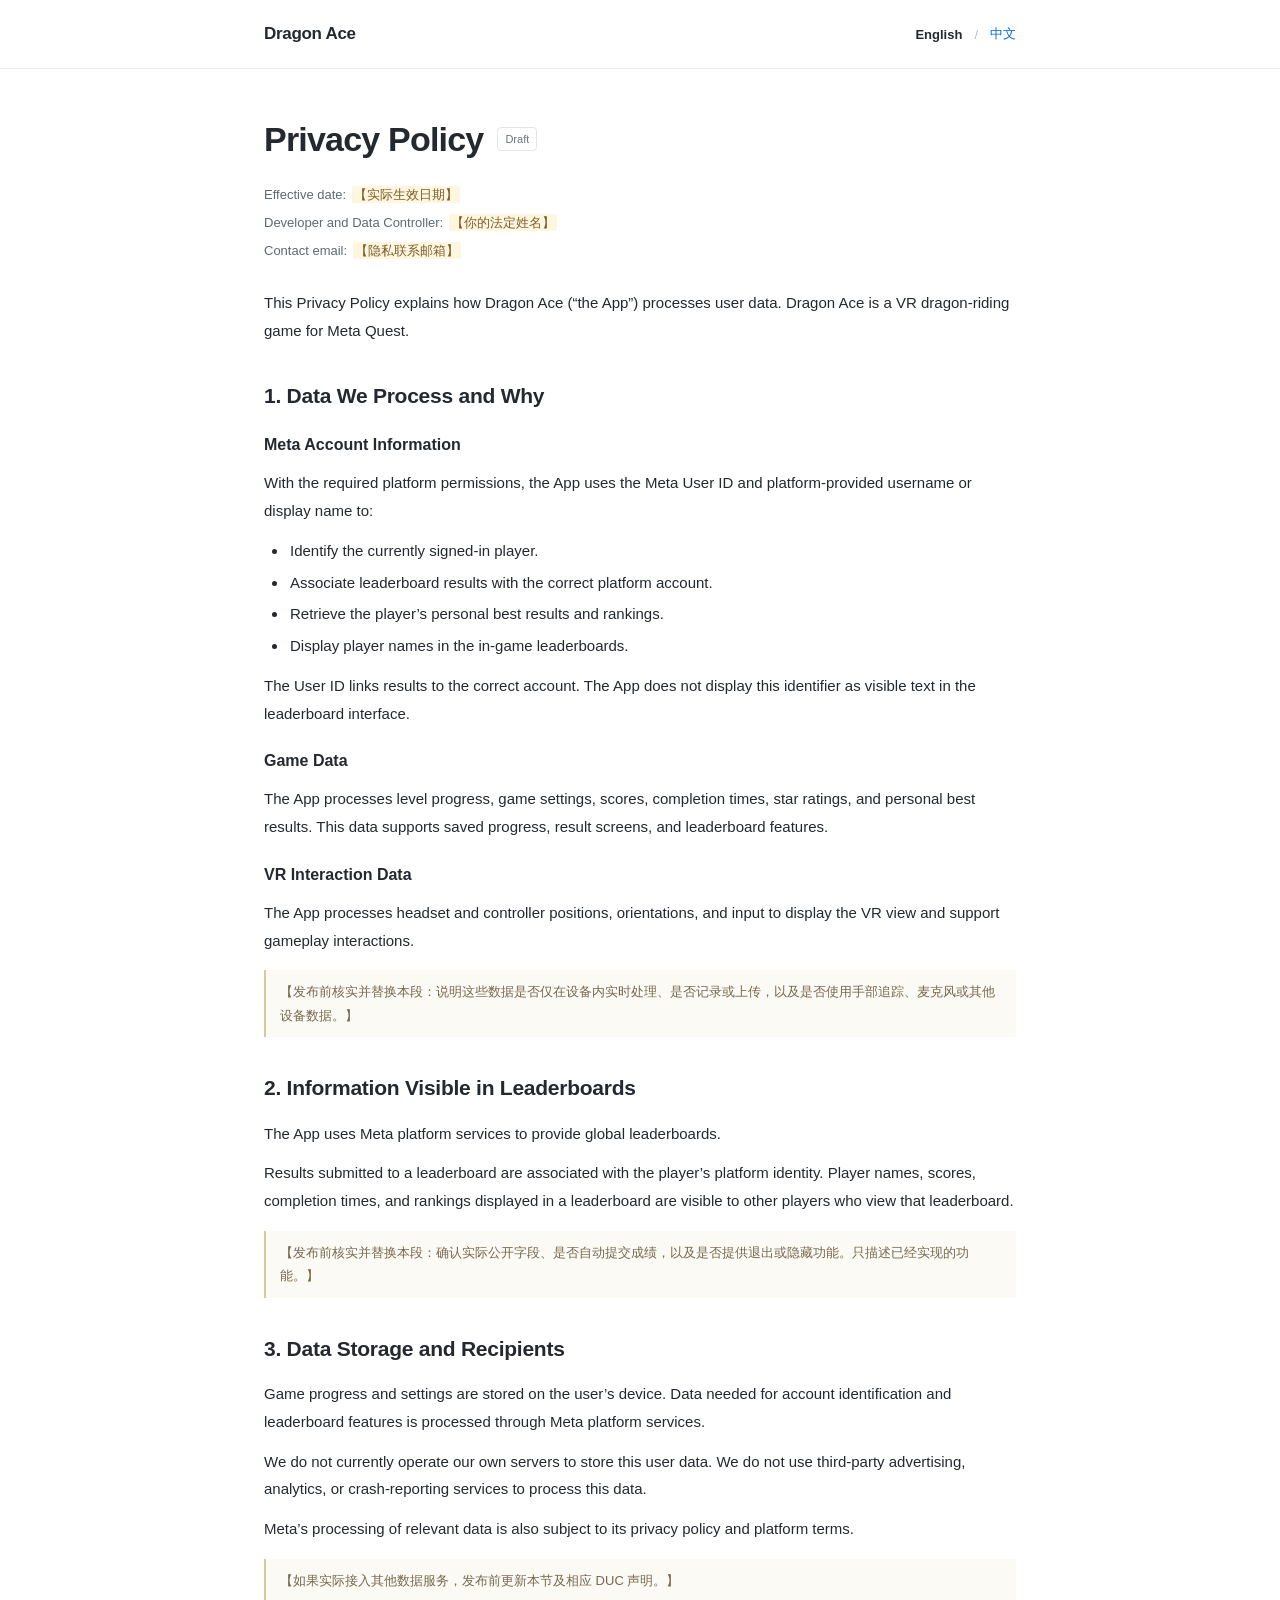
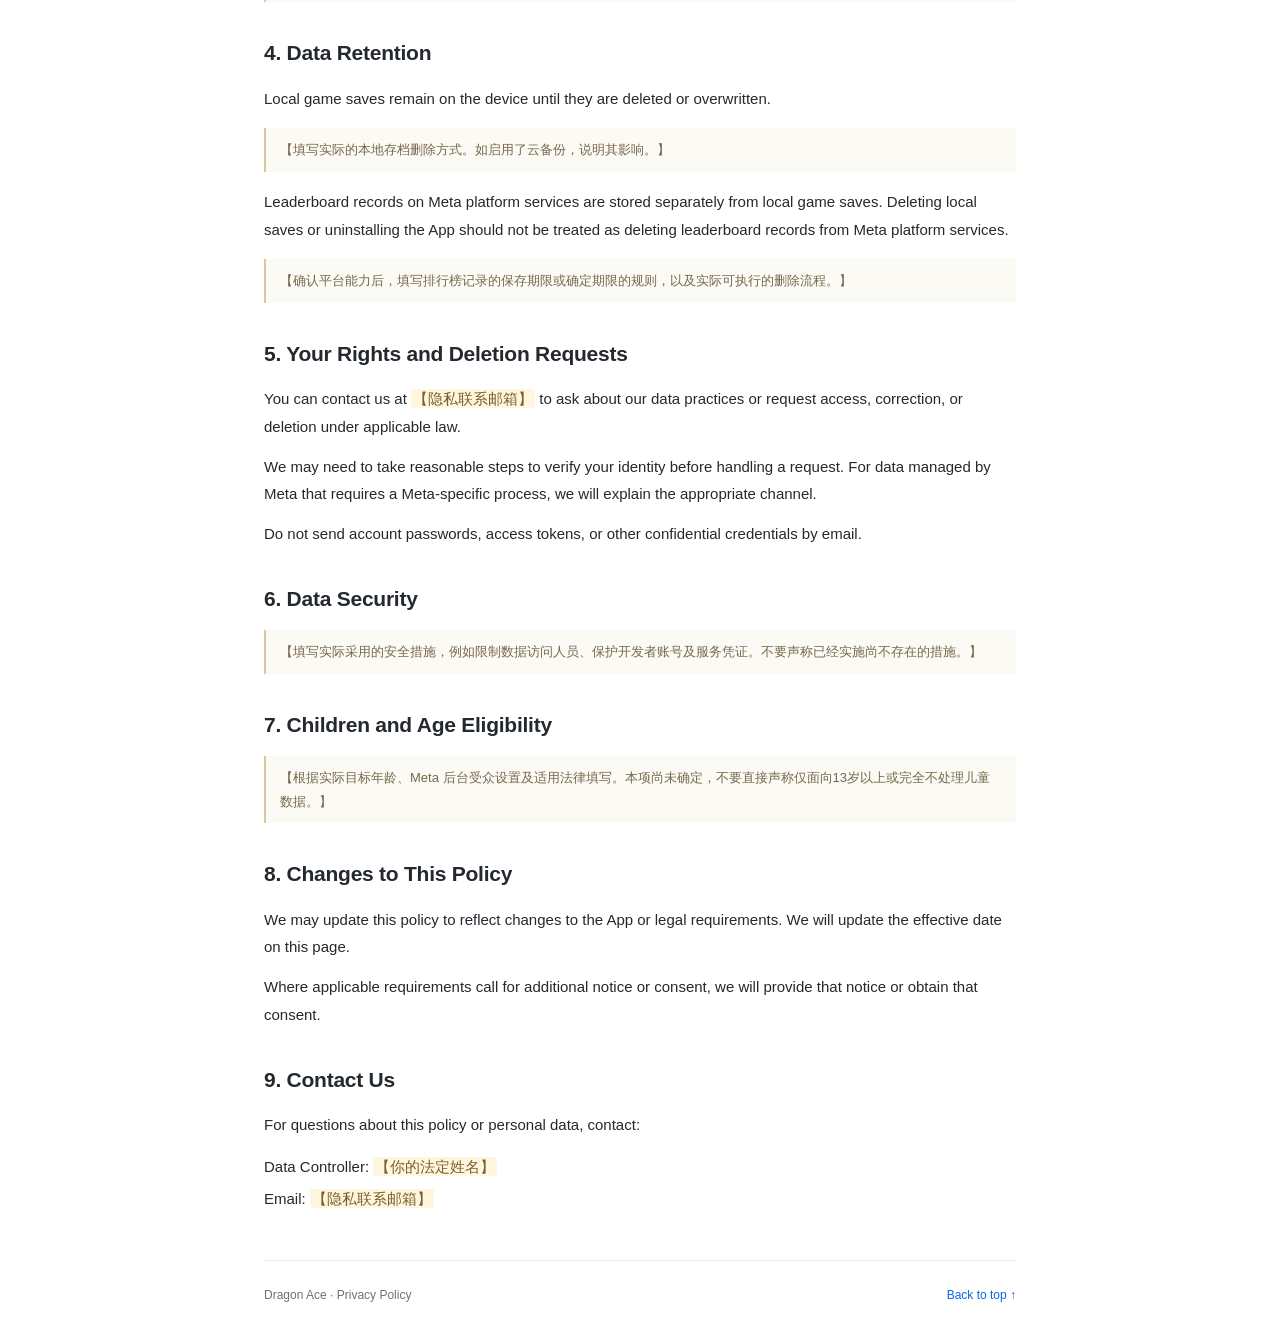
==== index.html @ d022f34e "Add bilingual Dragon Ace privacy policy pages" ====
<!doctype html>
<html lang="en">
<head>
  <meta charset="utf-8">
  <meta name="viewport" content="width=device-width, initial-scale=1">
  <meta name="description" content="Read the Dragon Ace Privacy Policy for information about account data, gameplay, leaderboards, and your privacy rights.">
  <meta name="robots" content="noindex, nofollow">
  <meta name="theme-color" content="#ffffff">
  <title>Privacy Policy · Dragon Ace</title>
  <link rel="icon" href="assets/favicon.svg" type="image/svg+xml">
  <link rel="alternate" hreflang="en" href="index.html">
  <link rel="alternate" hreflang="zh-Hans" href="zh.html">
  <link rel="stylesheet" href="assets/styles.css">
  <script src="assets/site.js" defer></script>
</head>
<body id="top">
  <a class="skip-link" href="#policy">Skip to privacy policy</a>
  <header class="site-header">
    <div class="header-inner">
      <a class="brand" href="index.html">Dragon Ace</a>
      <nav class="language-switch" aria-label="Language">
        <a href="index.html" lang="en" aria-current="page">English</a>
        <span aria-hidden="true">/</span>
        <a href="zh.html" lang="zh-Hans" hreflang="zh-Hans">中文</a>
      </nav>
    </div>
  </header>

  <main class="page-shell" id="policy" tabindex="-1">
    <article aria-labelledby="page-title">
      <header class="policy-header">
        <div class="title-row"><h1 id="page-title">Privacy Policy</h1><span class="draft-badge">Draft</span></div>
        <dl class="policy-meta" aria-label="Policy details">
          <div><dt>Effective date:</dt><dd><span class="placeholder">【实际生效日期】</span></dd></div>
          <div><dt>Developer and Data Controller:</dt><dd><span class="placeholder">【你的法定姓名】</span></dd></div>
          <div><dt>Contact email:</dt><dd><span class="placeholder">【隐私联系邮箱】</span></dd></div>
        </dl>
        <p class="introduction">This Privacy Policy explains how Dragon Ace (“the App”) processes user data. Dragon Ace is a VR dragon-riding game for Meta Quest.</p>
      </header>

      <section class="policy-section" id="data" aria-labelledby="data-title">
          <h2 id="data-title">1. Data We Process and Why</h2>
          <h3>Meta Account Information</h3>
          <p>With the required platform permissions, the App uses the Meta User ID and platform-provided username or display name to:</p>
          <ul><li>Identify the currently signed-in player.</li><li>Associate leaderboard results with the correct platform account.</li><li>Retrieve the player’s personal best results and rankings.</li><li>Display player names in the in-game leaderboards.</li></ul>
          <p>The User ID links results to the correct account. The App does not display this identifier as visible text in the leaderboard interface.</p>
          <h3>Game Data</h3>
          <p>The App processes level progress, game settings, scores, completion times, star ratings, and personal best results. This data supports saved progress, result screens, and leaderboard features.</p>
          <h3>VR Interaction Data</h3>
          <p>The App processes headset and controller positions, orientations, and input to display the VR view and support gameplay interactions.</p>
          <p class="editorial-note">【发布前核实并替换本段：说明这些数据是否仅在设备内实时处理、是否记录或上传，以及是否使用手部追踪、麦克风或其他设备数据。】</p>
        </section>

        <section class="policy-section" id="leaderboards" aria-labelledby="leaderboards-title">
          <h2 id="leaderboards-title">2. Information Visible in Leaderboards</h2>
          <p>The App uses Meta platform services to provide global leaderboards.</p>
          <p>Results submitted to a leaderboard are associated with the player’s platform identity. Player names, scores, completion times, and rankings displayed in a leaderboard are visible to other players who view that leaderboard.</p>
          <p class="editorial-note">【发布前核实并替换本段：确认实际公开字段、是否自动提交成绩，以及是否提供退出或隐藏功能。只描述已经实现的功能。】</p>
        </section>

        <section class="policy-section" id="storage" aria-labelledby="storage-title">
          <h2 id="storage-title">3. Data Storage and Recipients</h2>
          <p>Game progress and settings are stored on the user’s device. Data needed for account identification and leaderboard features is processed through Meta platform services.</p>
          <p>We do not currently operate our own servers to store this user data. We do not use third-party advertising, analytics, or crash-reporting services to process this data.</p>
          <p>Meta’s processing of relevant data is also subject to its privacy policy and platform terms.</p>
          <p class="editorial-note">【如果实际接入其他数据服务，发布前更新本节及相应 DUC 声明。】</p>
        </section>

        <section class="policy-section" id="retention" aria-labelledby="retention-title">
          <h2 id="retention-title">4. Data Retention</h2>
          <p>Local game saves remain on the device until they are deleted or overwritten.</p>
          <p class="editorial-note">【填写实际的本地存档删除方式。如启用了云备份，说明其影响。】</p>
          <p>Leaderboard records on Meta platform services are stored separately from local game saves. Deleting local saves or uninstalling the App should not be treated as deleting leaderboard records from Meta platform services.</p>
          <p class="editorial-note">【确认平台能力后，填写排行榜记录的保存期限或确定期限的规则，以及实际可执行的删除流程。】</p>
        </section>

        <section class="policy-section" id="rights" aria-labelledby="rights-title">
          <h2 id="rights-title">5. Your Rights and Deletion Requests</h2>
          <p>You can contact us at <span class="placeholder">【隐私联系邮箱】</span> to ask about our data practices or request access, correction, or deletion under applicable law.</p>
          <p>We may need to take reasonable steps to verify your identity before handling a request. For data managed by Meta that requires a Meta-specific process, we will explain the appropriate channel.</p>
          <p>Do not send account passwords, access tokens, or other confidential credentials by email.</p>
        </section>

        <section class="policy-section" id="security" aria-labelledby="security-title">
          <h2 id="security-title">6. Data Security</h2>
          <p class="editorial-note">【填写实际采用的安全措施，例如限制数据访问人员、保护开发者账号及服务凭证。不要声称已经实施尚不存在的措施。】</p>
        </section>

        <section class="policy-section" id="children" aria-labelledby="children-title">
          <h2 id="children-title">7. Children and Age Eligibility</h2>
          <p class="editorial-note">【根据实际目标年龄、Meta 后台受众设置及适用法律填写。本项尚未确定，不要直接声称仅面向13岁以上或完全不处理儿童数据。】</p>
        </section>

        <section class="policy-section" id="changes" aria-labelledby="changes-title">
          <h2 id="changes-title">8. Changes to This Policy</h2>
          <p>We may update this policy to reflect changes to the App or legal requirements. We will update the effective date on this page.</p>
          <p>Where applicable requirements call for additional notice or consent, we will provide that notice or obtain that consent.</p>
        </section>

        <section class="policy-section" id="contact" aria-labelledby="contact-title">
          <h2 id="contact-title">9. Contact Us</h2>
          <p>For questions about this policy or personal data, contact:</p>
          <dl class="contact-details"><div><dt>Data Controller</dt><dd><span class="placeholder">【你的法定姓名】</span></dd></div><div><dt>Email</dt><dd><span class="placeholder">【隐私联系邮箱】</span></dd></div></dl>
        </section>
    </article>
    <footer class="site-footer"><span>Dragon Ace · Privacy Policy</span><a href="#top">Back to top ↑</a></footer>
  </main>
</body>
</html>
---- assets/styles.css ----
@charset "UTF-8";

:root {
  color-scheme: light;
  font-family: -apple-system, BlinkMacSystemFont, "Segoe UI", "Helvetica Neue", Arial, "PingFang SC", "Microsoft YaHei", sans-serif;
  font-synthesis: none;
  -webkit-font-smoothing: antialiased;
  color: #24292f;
  background: #fff;
}

* { box-sizing: border-box; }
html { scroll-padding-top: 24px; }
body { margin: 0; }
a { color: #0866df; text-decoration: none; text-underline-offset: 4px; }
a:hover { text-decoration: underline; }
a:focus-visible { outline: 2px solid #0866df; outline-offset: 5px; border-radius: 2px; }
::selection { background: #dceaff; }

.skip-link { position: fixed; top: -80px; left: 20px; padding: 12px 16px; background: #24292f; color: #fff; z-index: 2; }
.skip-link:focus { top: 12px; }
.site-header { border-bottom: 1px solid #e9ecef; }
.header-inner, .page-shell { width: 100%; max-width: 808px; margin: 0 auto; padding: 0 28px; }
.header-inner { min-height: 68px; display: flex; align-items: center; justify-content: space-between; gap: 24px; }
.brand { color: #24292f; font-size: 17px; font-weight: 600; letter-spacing: -.3px; }
.language-switch { display: flex; align-items: center; gap: 12px; font-size: 13px; }
.language-switch a { padding: 12px 0; }
.language-switch span { color: #b4bdc5; }
.language-switch [aria-current="page"] { color: #24292f; font-weight: 600; }

.page-shell { padding-top: 48px; }
.page-shell:focus { outline: none; }
.title-row { display: flex; align-items: center; flex-wrap: wrap; gap: 14px; }
h1 { margin: 0; font-size: 34px; line-height: 1.3; font-weight: 650; letter-spacing: -.8px; }
.draft-badge { padding: 3px 7px; border: 1px solid #e3e6e9; border-radius: 4px; color: #6b737c; font-size: 11px; line-height: 1.5; }
.policy-meta { margin: 22px 0 26px; color: #606972; font-size: 13px; line-height: 1.9; }
.policy-meta > div { margin: 3px 0; }
.policy-meta dt, .policy-meta dd { display: inline; margin: 0; }
.policy-meta dt { margin-right: .45em; }
.introduction, .policy-section p, .policy-section li { margin: 12px 0; font-size: 15px; line-height: 1.85; overflow-wrap: anywhere; }
.introduction { margin-bottom: 0; }
.policy-section { margin-top: 35px; }
h2 { margin: 0 0 16px; font-size: 21px; font-weight: 600; line-height: 1.5; letter-spacing: -.25px; }
h3 { margin: 22px 0 9px; font-size: 16px; font-weight: 600; line-height: 1.5; }
.policy-section ul { margin: 12px 0; padding-left: 24px; }
.policy-section li { margin: 4px 0; padding-left: 2px; }
.placeholder { background: #fff6df; color: #7b602a; padding: 1px 2px; border-radius: 2px; box-decoration-break: clone; -webkit-box-decoration-break: clone; }
.policy-section .editorial-note { margin: 16px 0; padding: 10px 14px; border-left: 2px solid #d8c79f; background: #fcfaf5; color: #77684d; font-size: 13px; line-height: 1.8; }
.contact-details { margin: 14px 0 0; font-size: 15px; line-height: 1.85; }
.contact-details > div { margin-top: 4px; }
.contact-details dt, .contact-details dd { display: inline; margin: 0; overflow-wrap: anywhere; }
.contact-details dt::after { content: ": "; }
.site-footer { display: flex; justify-content: space-between; align-items: baseline; gap: 20px; margin-top: 48px; padding: 24px 0 36px; border-top: 1px solid #e9ecef; color: #6b737c; font-size: 12px; line-height: 1.8; }

@media (max-width: 600px) {
  .header-inner, .page-shell { padding-left: 22px; padding-right: 22px; }
  .header-inner { min-height: 62px; gap: 16px; }
  .brand { font-size: 16px; }
  .language-switch { gap: 10px; font-size: 12px; }
  .page-shell { padding-top: 32px; }
  h1 { font-size: 29px; letter-spacing: -.5px; }
  .policy-meta { font-size: 12px; margin: 18px 0 24px; }
  .policy-meta > div { margin: 7px 0; }
  .policy-section { margin-top: 30px; }
  h2 { font-size: 20px; }
  .introduction, .policy-section p, .policy-section li, .contact-details { font-size: 14px; }
  .policy-section .editorial-note { font-size: 12px; padding: 9px 12px; }
  .site-footer { font-size: 11px; margin-top: 36px; }
}

@media print {
  .site-header, .skip-link, .site-footer { display: none; }
  .page-shell { max-width: none; padding: 0; }
  h1 { font-size: 26px; }
  h2, h3 { break-after: avoid; }
  .editorial-note { break-inside: avoid; }
}
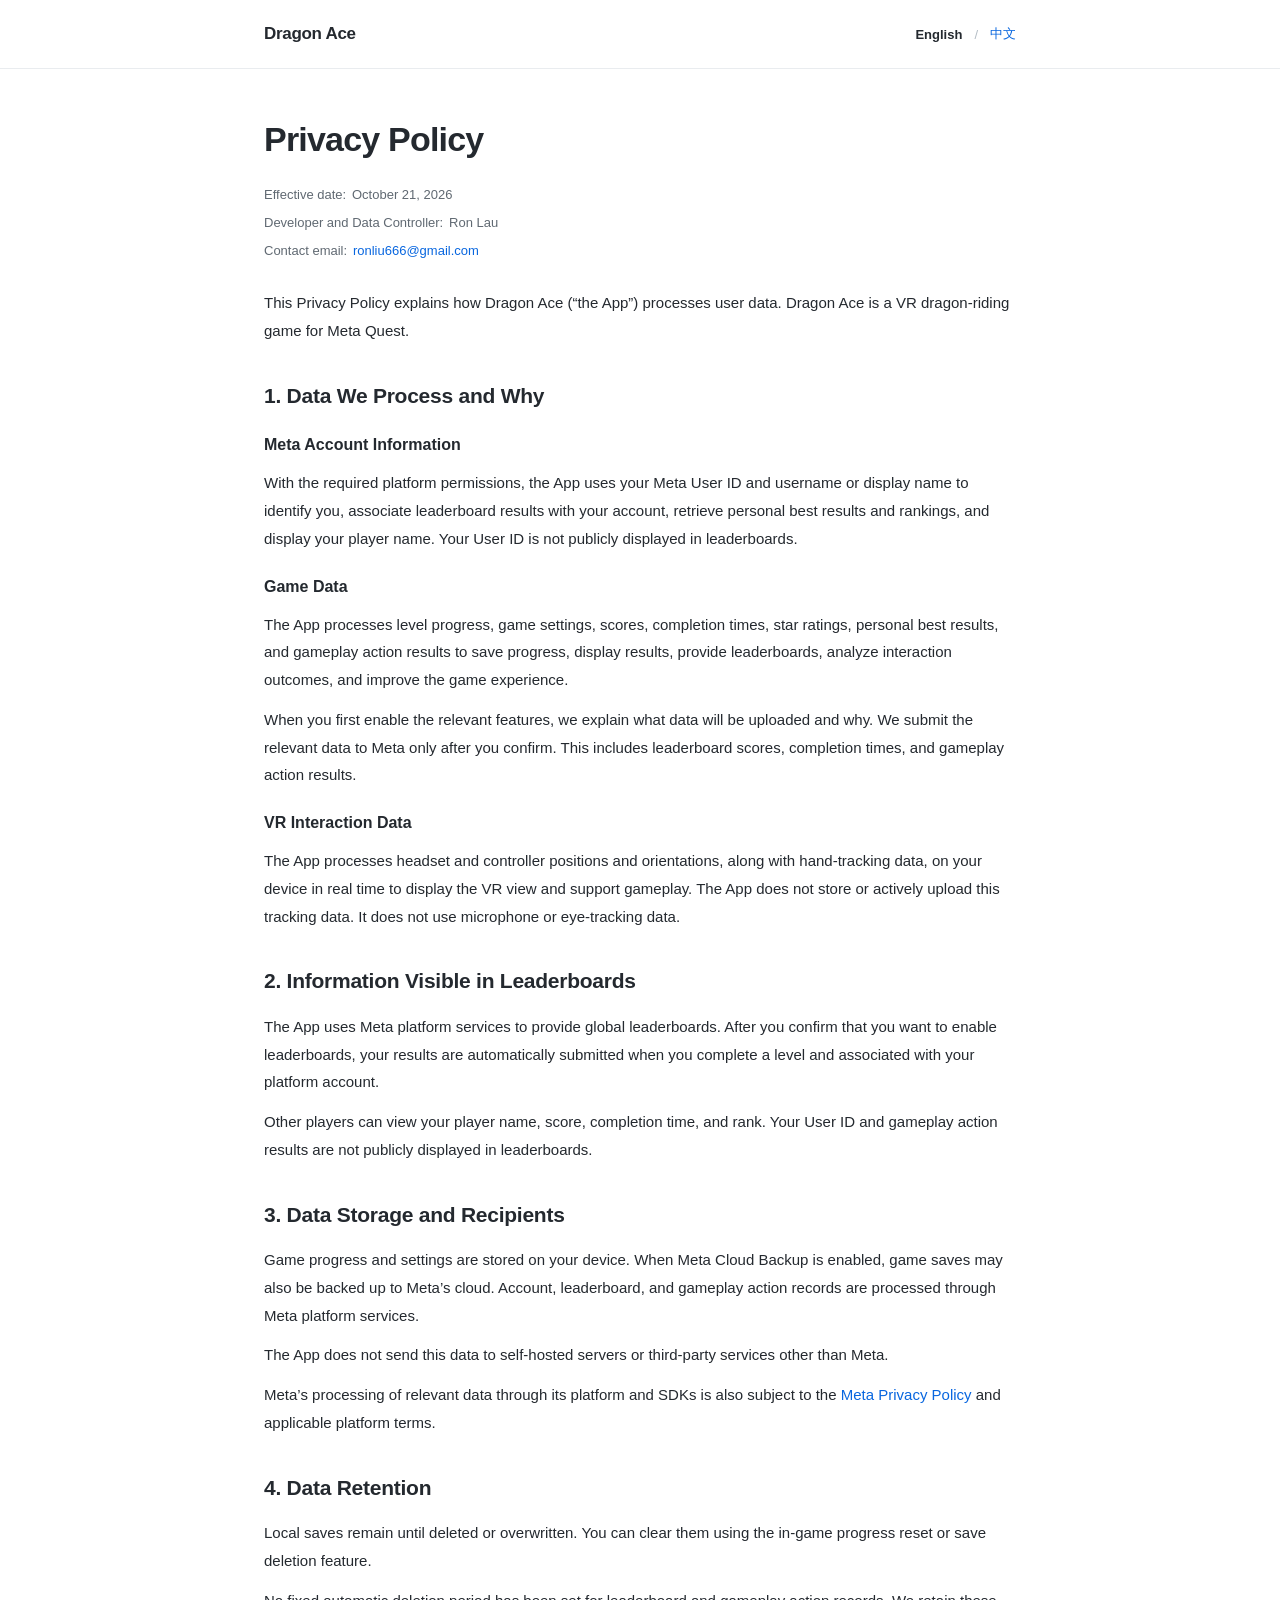
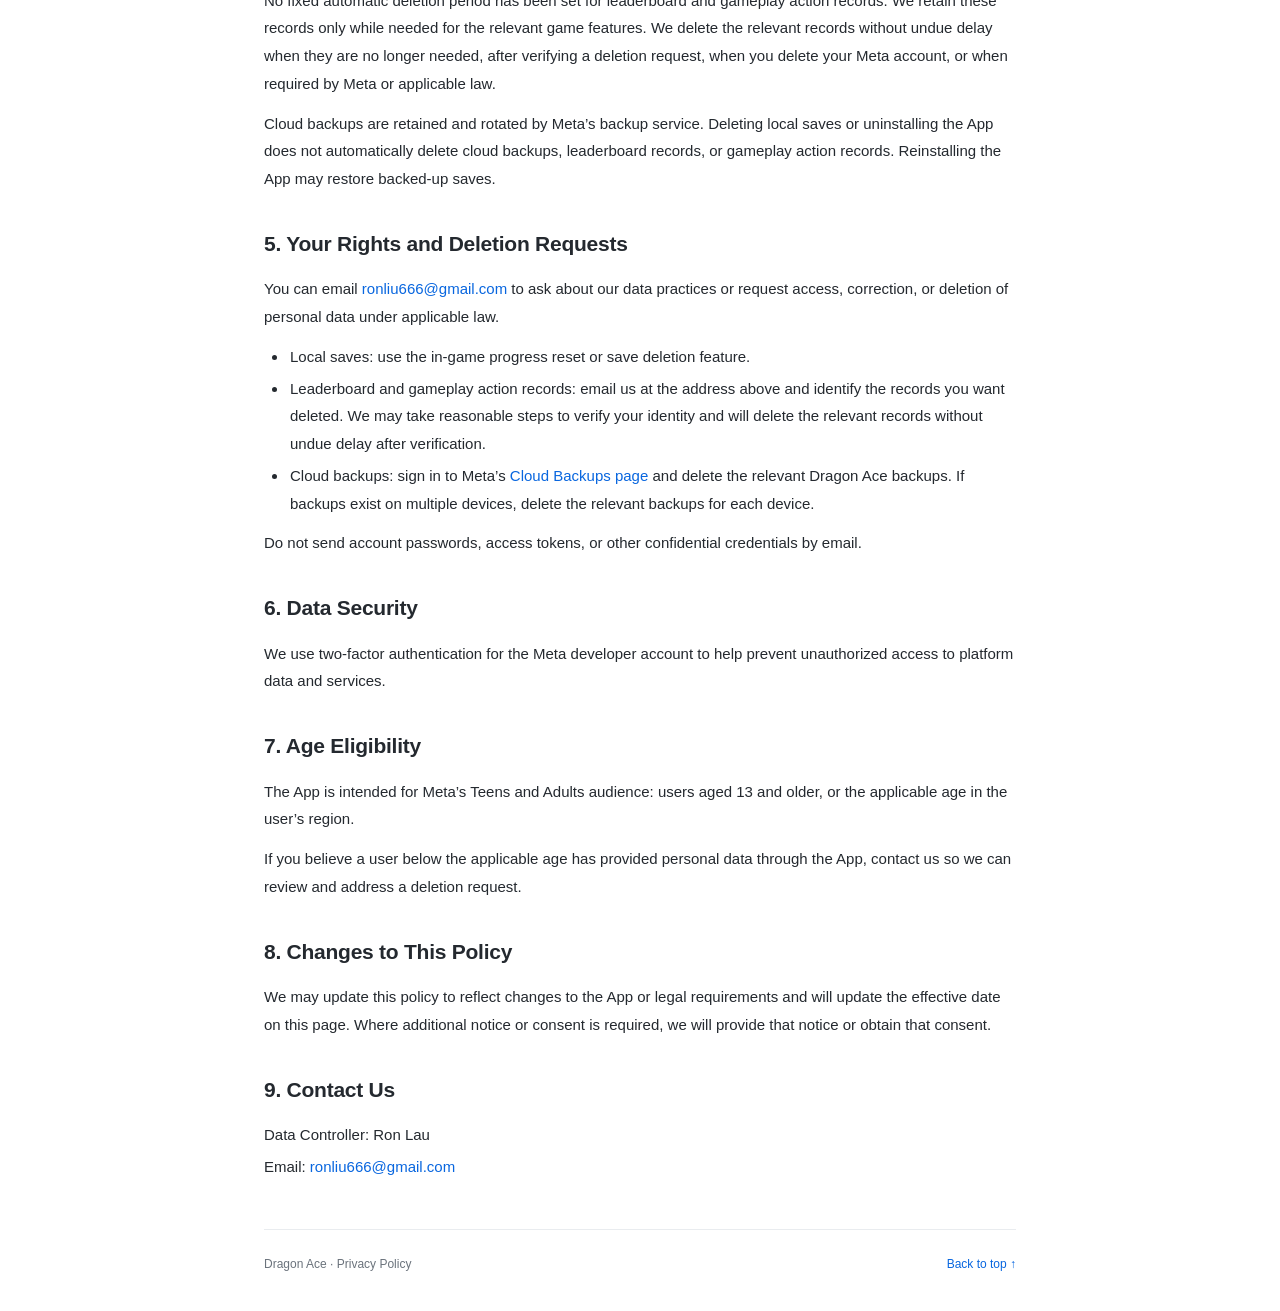
==== commit 7ee03d31: "Finalize Dragon Ace privacy policy for publication" ====
--- a/index.html
+++ b/index.html
@@ -4,7 +4,6 @@
   <meta charset="utf-8">
   <meta name="viewport" content="width=device-width, initial-scale=1">
   <meta name="description" content="Read the Dragon Ace Privacy Policy for information about account data, gameplay, leaderboards, and your privacy rights.">
-  <meta name="robots" content="noindex, nofollow">
   <meta name="theme-color" content="#ffffff">
   <title>Privacy Policy · Dragon Ace</title>
   <link rel="icon" href="assets/favicon.svg" type="image/svg+xml">
@@ -29,79 +28,80 @@
   <main class="page-shell" id="policy" tabindex="-1">
     <article aria-labelledby="page-title">
       <header class="policy-header">
-        <div class="title-row"><h1 id="page-title">Privacy Policy</h1><span class="draft-badge">Draft</span></div>
+        <h1 id="page-title">Privacy Policy</h1>
         <dl class="policy-meta" aria-label="Policy details">
-          <div><dt>Effective date:</dt><dd><span class="placeholder">【实际生效日期】</span></dd></div>
-          <div><dt>Developer and Data Controller:</dt><dd><span class="placeholder">【你的法定姓名】</span></dd></div>
-          <div><dt>Contact email:</dt><dd><span class="placeholder">【隐私联系邮箱】</span></dd></div>
+          <div><dt>Effective date:</dt><dd>October 21, 2026</dd></div>
+          <div><dt>Developer and Data Controller:</dt><dd>Ron Lau</dd></div>
+          <div><dt>Contact email:</dt><dd><a href="mailto:ronliu666@gmail.com">ronliu666@gmail.com</a></dd></div>
         </dl>
         <p class="introduction">This Privacy Policy explains how Dragon Ace (“the App”) processes user data. Dragon Ace is a VR dragon-riding game for Meta Quest.</p>
       </header>
 
       <section class="policy-section" id="data" aria-labelledby="data-title">
-          <h2 id="data-title">1. Data We Process and Why</h2>
-          <h3>Meta Account Information</h3>
-          <p>With the required platform permissions, the App uses the Meta User ID and platform-provided username or display name to:</p>
-          <ul><li>Identify the currently signed-in player.</li><li>Associate leaderboard results with the correct platform account.</li><li>Retrieve the player’s personal best results and rankings.</li><li>Display player names in the in-game leaderboards.</li></ul>
-          <p>The User ID links results to the correct account. The App does not display this identifier as visible text in the leaderboard interface.</p>
-          <h3>Game Data</h3>
-          <p>The App processes level progress, game settings, scores, completion times, star ratings, and personal best results. This data supports saved progress, result screens, and leaderboard features.</p>
-          <h3>VR Interaction Data</h3>
-          <p>The App processes headset and controller positions, orientations, and input to display the VR view and support gameplay interactions.</p>
-          <p class="editorial-note">【发布前核实并替换本段：说明这些数据是否仅在设备内实时处理、是否记录或上传，以及是否使用手部追踪、麦克风或其他设备数据。】</p>
-        </section>
+        <h2 id="data-title">1. Data We Process and Why</h2>
+        <h3>Meta Account Information</h3>
+        <p>With the required platform permissions, the App uses your Meta User ID and username or display name to identify you, associate leaderboard results with your account, retrieve personal best results and rankings, and display your player name. Your User ID is not publicly displayed in leaderboards.</p>
+        <h3>Game Data</h3>
+        <p>The App processes level progress, game settings, scores, completion times, star ratings, personal best results, and gameplay action results to save progress, display results, provide leaderboards, analyze interaction outcomes, and improve the game experience.</p>
+        <p>When you first enable the relevant features, we explain what data will be uploaded and why. We submit the relevant data to Meta only after you confirm. This includes leaderboard scores, completion times, and gameplay action results.</p>
+        <h3>VR Interaction Data</h3>
+        <p>The App processes headset and controller positions and orientations, along with hand-tracking data, on your device in real time to display the VR view and support gameplay. The App does not store or actively upload this tracking data. It does not use microphone or eye-tracking data.</p>
+      </section>
 
-        <section class="policy-section" id="leaderboards" aria-labelledby="leaderboards-title">
-          <h2 id="leaderboards-title">2. Information Visible in Leaderboards</h2>
-          <p>The App uses Meta platform services to provide global leaderboards.</p>
-          <p>Results submitted to a leaderboard are associated with the player’s platform identity. Player names, scores, completion times, and rankings displayed in a leaderboard are visible to other players who view that leaderboard.</p>
-          <p class="editorial-note">【发布前核实并替换本段：确认实际公开字段、是否自动提交成绩，以及是否提供退出或隐藏功能。只描述已经实现的功能。】</p>
-        </section>
+      <section class="policy-section" id="leaderboards" aria-labelledby="leaderboards-title">
+        <h2 id="leaderboards-title">2. Information Visible in Leaderboards</h2>
+        <p>The App uses Meta platform services to provide global leaderboards. After you confirm that you want to enable leaderboards, your results are automatically submitted when you complete a level and associated with your platform account.</p>
+        <p>Other players can view your player name, score, completion time, and rank. Your User ID and gameplay action results are not publicly displayed in leaderboards.</p>
+      </section>
 
-        <section class="policy-section" id="storage" aria-labelledby="storage-title">
-          <h2 id="storage-title">3. Data Storage and Recipients</h2>
-          <p>Game progress and settings are stored on the user’s device. Data needed for account identification and leaderboard features is processed through Meta platform services.</p>
-          <p>We do not currently operate our own servers to store this user data. We do not use third-party advertising, analytics, or crash-reporting services to process this data.</p>
-          <p>Meta’s processing of relevant data is also subject to its privacy policy and platform terms.</p>
-          <p class="editorial-note">【如果实际接入其他数据服务，发布前更新本节及相应 DUC 声明。】</p>
-        </section>
+      <section class="policy-section" id="storage" aria-labelledby="storage-title">
+        <h2 id="storage-title">3. Data Storage and Recipients</h2>
+        <p>Game progress and settings are stored on your device. When Meta Cloud Backup is enabled, game saves may also be backed up to Meta’s cloud. Account, leaderboard, and gameplay action records are processed through Meta platform services.</p>
+        <p>The App does not send this data to self-hosted servers or third-party services other than Meta.</p>
+        <p>Meta’s processing of relevant data through its platform and SDKs is also subject to the <a href="https://www.facebook.com/privacy/policy/">Meta Privacy Policy</a> and applicable platform terms.</p>
+      </section>
 
-        <section class="policy-section" id="retention" aria-labelledby="retention-title">
-          <h2 id="retention-title">4. Data Retention</h2>
-          <p>Local game saves remain on the device until they are deleted or overwritten.</p>
-          <p class="editorial-note">【填写实际的本地存档删除方式。如启用了云备份，说明其影响。】</p>
-          <p>Leaderboard records on Meta platform services are stored separately from local game saves. Deleting local saves or uninstalling the App should not be treated as deleting leaderboard records from Meta platform services.</p>
-          <p class="editorial-note">【确认平台能力后，填写排行榜记录的保存期限或确定期限的规则，以及实际可执行的删除流程。】</p>
-        </section>
+      <section class="policy-section" id="retention" aria-labelledby="retention-title">
+        <h2 id="retention-title">4. Data Retention</h2>
+        <p>Local saves remain until deleted or overwritten. You can clear them using the in-game progress reset or save deletion feature.</p>
+        <p>No fixed automatic deletion period has been set for leaderboard and gameplay action records. We retain these records only while needed for the relevant game features. We delete the relevant records without undue delay when they are no longer needed, after verifying a deletion request, when you delete your Meta account, or when required by Meta or applicable law.</p>
+        <p>Cloud backups are retained and rotated by Meta’s backup service. Deleting local saves or uninstalling the App does not automatically delete cloud backups, leaderboard records, or gameplay action records. Reinstalling the App may restore backed-up saves.</p>
+      </section>
 
-        <section class="policy-section" id="rights" aria-labelledby="rights-title">
-          <h2 id="rights-title">5. Your Rights and Deletion Requests</h2>
-          <p>You can contact us at <span class="placeholder">【隐私联系邮箱】</span> to ask about our data practices or request access, correction, or deletion under applicable law.</p>
-          <p>We may need to take reasonable steps to verify your identity before handling a request. For data managed by Meta that requires a Meta-specific process, we will explain the appropriate channel.</p>
-          <p>Do not send account passwords, access tokens, or other confidential credentials by email.</p>
-        </section>
+      <section class="policy-section" id="rights" aria-labelledby="rights-title">
+        <h2 id="rights-title">5. Your Rights and Deletion Requests</h2>
+        <p>You can email <a href="mailto:ronliu666@gmail.com">ronliu666@gmail.com</a> to ask about our data practices or request access, correction, or deletion of personal data under applicable law.</p>
+        <ul>
+          <li>Local saves: use the in-game progress reset or save deletion feature.</li>
+          <li>Leaderboard and gameplay action records: email us at the address above and identify the records you want deleted. We may take reasonable steps to verify your identity and will delete the relevant records without undue delay after verification.</li>
+          <li>Cloud backups: sign in to Meta’s <a href="https://secure.oculus.com/my/cloud-backup/">Cloud Backups page</a> and delete the relevant Dragon Ace backups. If backups exist on multiple devices, delete the relevant backups for each device.</li>
+        </ul>
+        <p>Do not send account passwords, access tokens, or other confidential credentials by email.</p>
+      </section>
 
-        <section class="policy-section" id="security" aria-labelledby="security-title">
-          <h2 id="security-title">6. Data Security</h2>
-          <p class="editorial-note">【填写实际采用的安全措施，例如限制数据访问人员、保护开发者账号及服务凭证。不要声称已经实施尚不存在的措施。】</p>
-        </section>
+      <section class="policy-section" id="security" aria-labelledby="security-title">
+        <h2 id="security-title">6. Data Security</h2>
+        <p>We use two-factor authentication for the Meta developer account to help prevent unauthorized access to platform data and services.</p>
+      </section>
 
-        <section class="policy-section" id="children" aria-labelledby="children-title">
-          <h2 id="children-title">7. Children and Age Eligibility</h2>
-          <p class="editorial-note">【根据实际目标年龄、Meta 后台受众设置及适用法律填写。本项尚未确定，不要直接声称仅面向13岁以上或完全不处理儿童数据。】</p>
-        </section>
+      <section class="policy-section" id="children" aria-labelledby="children-title">
+        <h2 id="children-title">7. Age Eligibility</h2>
+        <p>The App is intended for Meta’s Teens and Adults audience: users aged 13 and older, or the applicable age in the user’s region.</p>
+        <p>If you believe a user below the applicable age has provided personal data through the App, contact us so we can review and address a deletion request.</p>
+      </section>
 
-        <section class="policy-section" id="changes" aria-labelledby="changes-title">
-          <h2 id="changes-title">8. Changes to This Policy</h2>
-          <p>We may update this policy to reflect changes to the App or legal requirements. We will update the effective date on this page.</p>
-          <p>Where applicable requirements call for additional notice or consent, we will provide that notice or obtain that consent.</p>
-        </section>
+      <section class="policy-section" id="changes" aria-labelledby="changes-title">
+        <h2 id="changes-title">8. Changes to This Policy</h2>
+        <p>We may update this policy to reflect changes to the App or legal requirements and will update the effective date on this page. Where additional notice or consent is required, we will provide that notice or obtain that consent.</p>
+      </section>
 
-        <section class="policy-section" id="contact" aria-labelledby="contact-title">
-          <h2 id="contact-title">9. Contact Us</h2>
-          <p>For questions about this policy or personal data, contact:</p>
-          <dl class="contact-details"><div><dt>Data Controller</dt><dd><span class="placeholder">【你的法定姓名】</span></dd></div><div><dt>Email</dt><dd><span class="placeholder">【隐私联系邮箱】</span></dd></div></dl>
-        </section>
+      <section class="policy-section" id="contact" aria-labelledby="contact-title">
+        <h2 id="contact-title">9. Contact Us</h2>
+        <dl class="contact-details">
+          <div><dt>Data Controller</dt><dd>Ron Lau</dd></div>
+          <div><dt>Email</dt><dd><a href="mailto:ronliu666@gmail.com">ronliu666@gmail.com</a></dd></div>
+        </dl>
+      </section>
     </article>
     <footer class="site-footer"><span>Dragon Ace · Privacy Policy</span><a href="#top">Back to top ↑</a></footer>
   </main>
--- a/assets/styles.css
+++ b/assets/styles.css
@@ -30,9 +30,7 @@
 
 .page-shell { padding-top: 48px; }
 .page-shell:focus { outline: none; }
-.title-row { display: flex; align-items: center; flex-wrap: wrap; gap: 14px; }
 h1 { margin: 0; font-size: 34px; line-height: 1.3; font-weight: 650; letter-spacing: -.8px; }
-.draft-badge { padding: 3px 7px; border: 1px solid #e3e6e9; border-radius: 4px; color: #6b737c; font-size: 11px; line-height: 1.5; }
 .policy-meta { margin: 22px 0 26px; color: #606972; font-size: 13px; line-height: 1.9; }
 .policy-meta > div { margin: 3px 0; }
 .policy-meta dt, .policy-meta dd { display: inline; margin: 0; }
@@ -44,8 +42,6 @@
 h3 { margin: 22px 0 9px; font-size: 16px; font-weight: 600; line-height: 1.5; }
 .policy-section ul { margin: 12px 0; padding-left: 24px; }
 .policy-section li { margin: 4px 0; padding-left: 2px; }
-.placeholder { background: #fff6df; color: #7b602a; padding: 1px 2px; border-radius: 2px; box-decoration-break: clone; -webkit-box-decoration-break: clone; }
-.policy-section .editorial-note { margin: 16px 0; padding: 10px 14px; border-left: 2px solid #d8c79f; background: #fcfaf5; color: #77684d; font-size: 13px; line-height: 1.8; }
 .contact-details { margin: 14px 0 0; font-size: 15px; line-height: 1.85; }
 .contact-details > div { margin-top: 4px; }
 .contact-details dt, .contact-details dd { display: inline; margin: 0; overflow-wrap: anywhere; }
@@ -64,7 +60,6 @@
   .policy-section { margin-top: 30px; }
   h2 { font-size: 20px; }
   .introduction, .policy-section p, .policy-section li, .contact-details { font-size: 14px; }
-  .policy-section .editorial-note { font-size: 12px; padding: 9px 12px; }
   .site-footer { font-size: 11px; margin-top: 36px; }
 }
 
@@ -73,5 +68,4 @@
   .page-shell { max-width: none; padding: 0; }
   h1 { font-size: 26px; }
   h2, h3 { break-after: avoid; }
-  .editorial-note { break-inside: avoid; }
 }
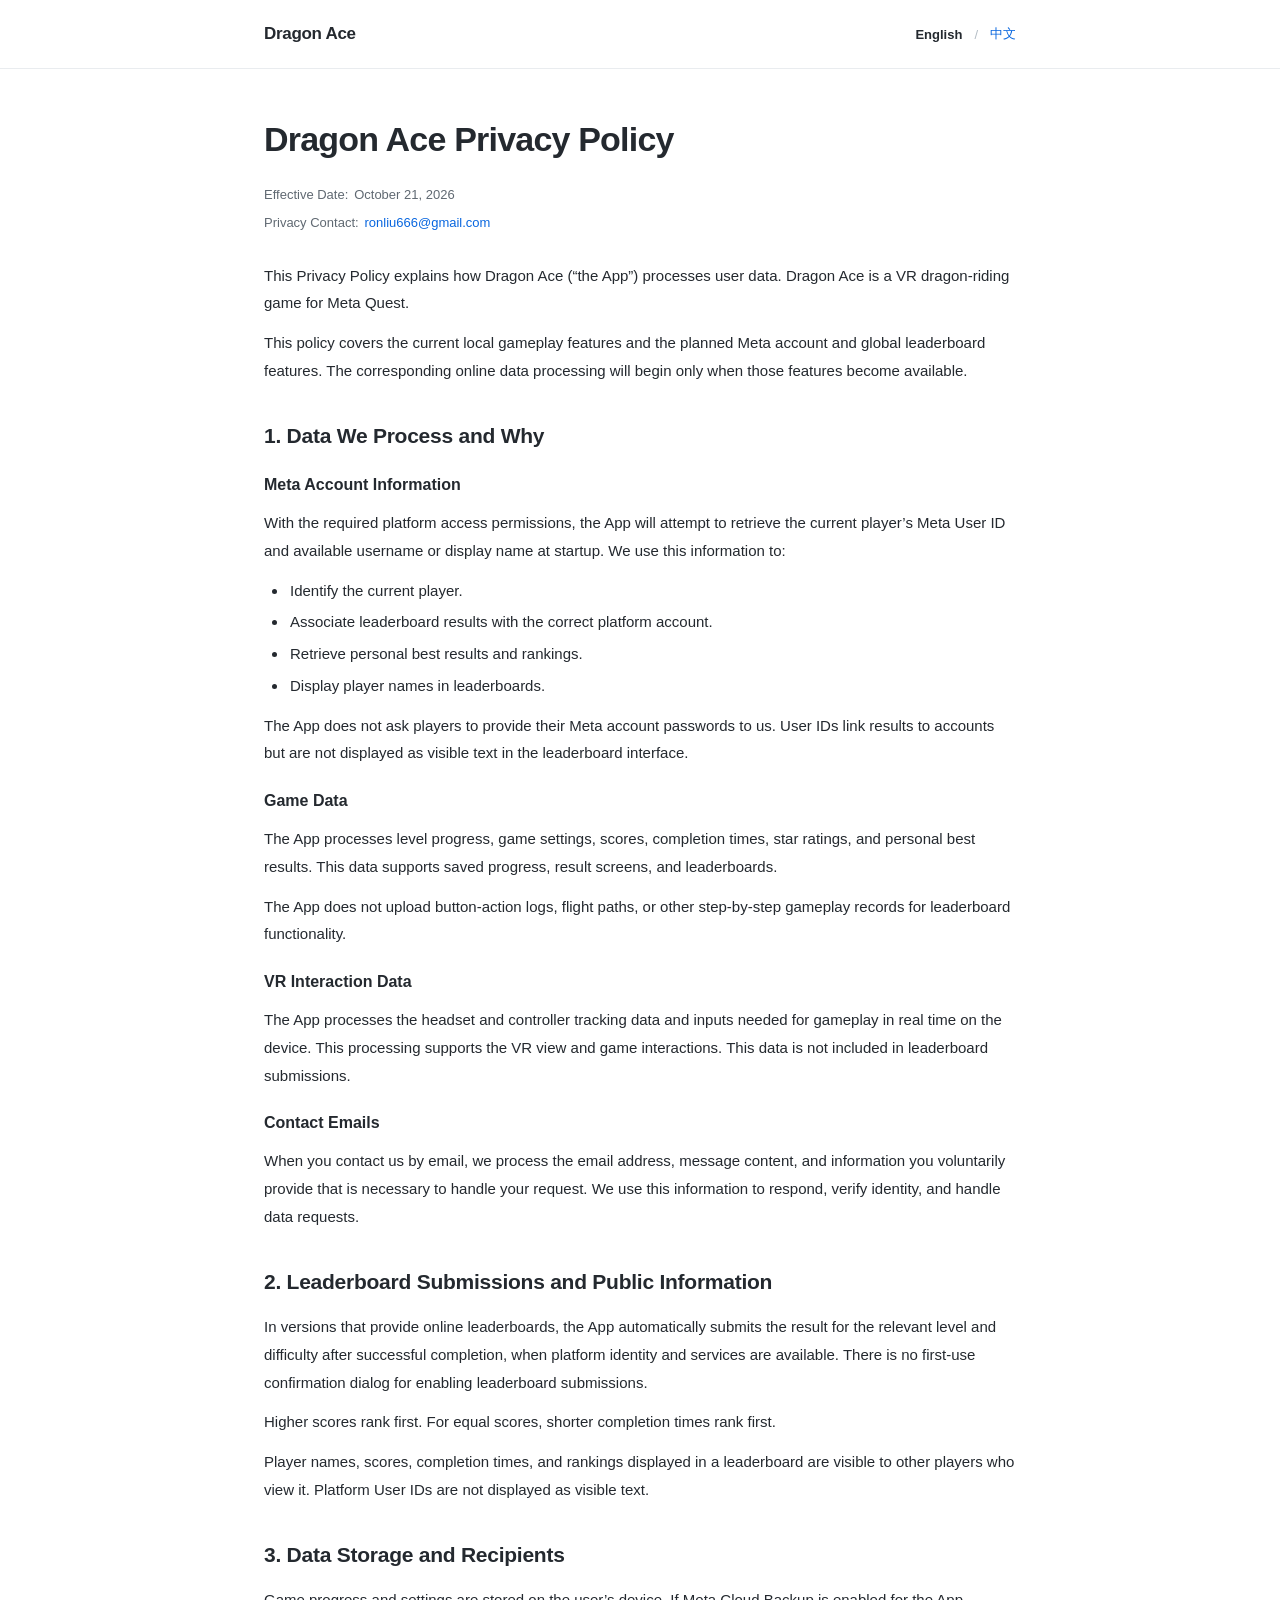
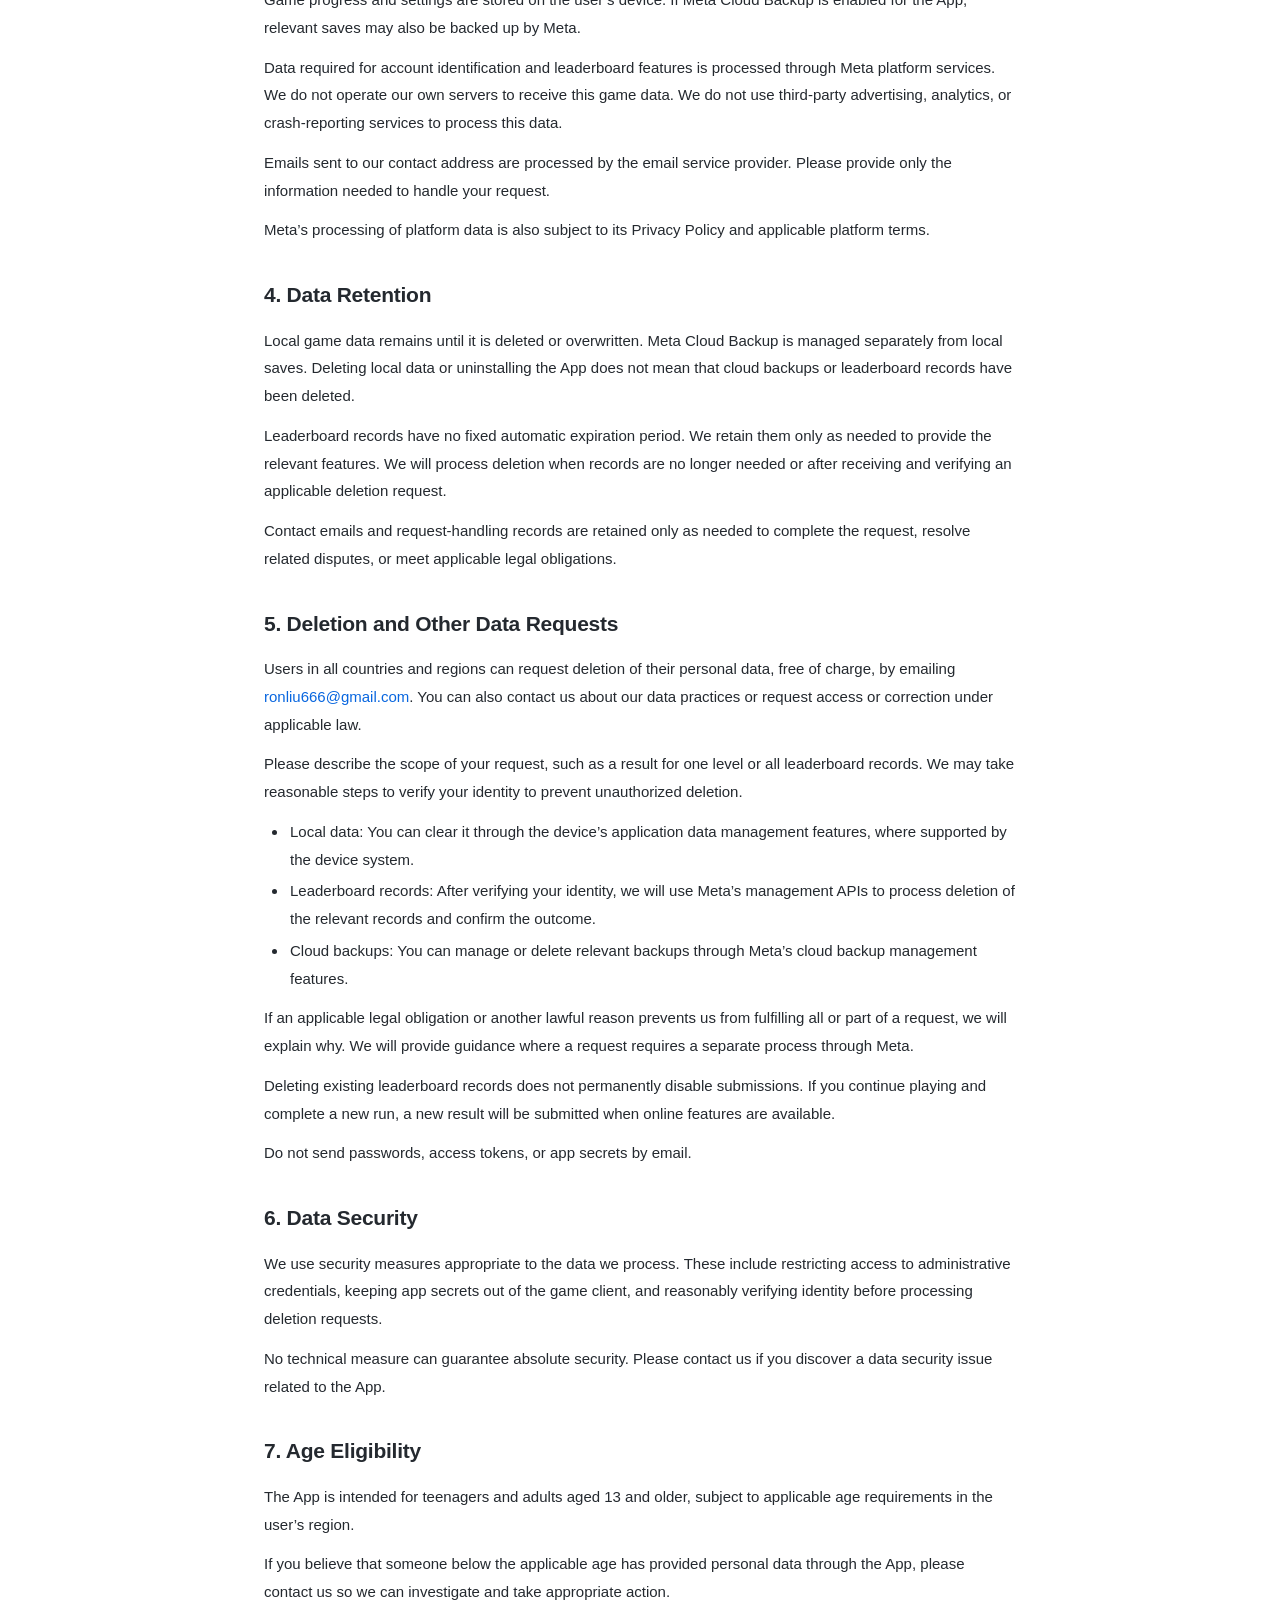
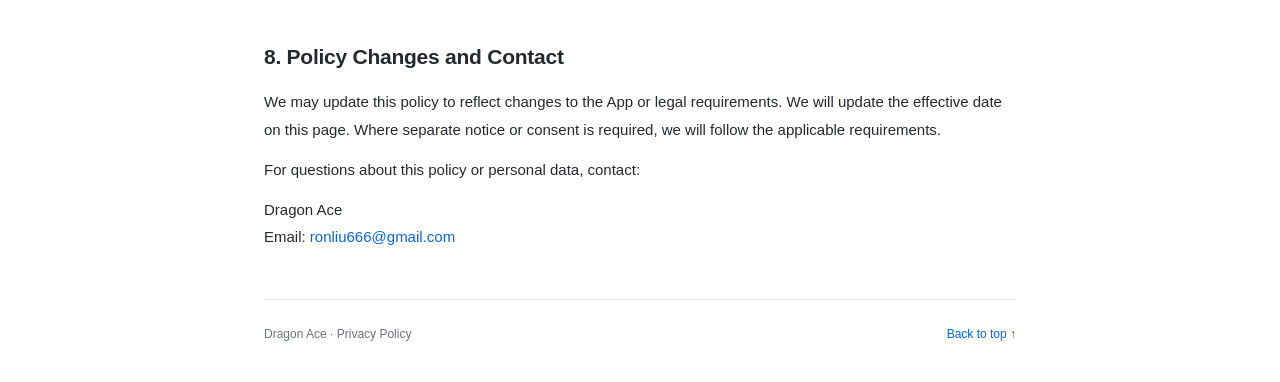
==== commit 19a73780: "Update bilingual Dragon Ace privacy policy copy" ====
--- a/index.html
+++ b/index.html
@@ -28,79 +28,88 @@
   <main class="page-shell" id="policy" tabindex="-1">
     <article aria-labelledby="page-title">
       <header class="policy-header">
-        <h1 id="page-title">Privacy Policy</h1>
+        <h1 id="page-title">Dragon Ace Privacy Policy</h1>
         <dl class="policy-meta" aria-label="Policy details">
-          <div><dt>Effective date:</dt><dd>October 21, 2026</dd></div>
-          <div><dt>Developer and Data Controller:</dt><dd>Ron Lau</dd></div>
-          <div><dt>Contact email:</dt><dd><a href="mailto:ronliu666@gmail.com">ronliu666@gmail.com</a></dd></div>
+          <div><dt>Effective Date:</dt><dd>October 21, 2026</dd></div>
+          <div><dt>Privacy Contact:</dt><dd><a href="mailto:ronliu666@gmail.com">ronliu666@gmail.com</a></dd></div>
         </dl>
         <p class="introduction">This Privacy Policy explains how Dragon Ace (“the App”) processes user data. Dragon Ace is a VR dragon-riding game for Meta Quest.</p>
+        <p class="introduction">This policy covers the current local gameplay features and the planned Meta account and global leaderboard features. The corresponding online data processing will begin only when those features become available.</p>
       </header>
 
       <section class="policy-section" id="data" aria-labelledby="data-title">
         <h2 id="data-title">1. Data We Process and Why</h2>
         <h3>Meta Account Information</h3>
-        <p>With the required platform permissions, the App uses your Meta User ID and username or display name to identify you, associate leaderboard results with your account, retrieve personal best results and rankings, and display your player name. Your User ID is not publicly displayed in leaderboards.</p>
+        <p>With the required platform access permissions, the App will attempt to retrieve the current player’s Meta User ID and available username or display name at startup. We use this information to:</p>
+        <ul>
+          <li>Identify the current player.</li>
+          <li>Associate leaderboard results with the correct platform account.</li>
+          <li>Retrieve personal best results and rankings.</li>
+          <li>Display player names in leaderboards.</li>
+        </ul>
+        <p>The App does not ask players to provide their Meta account passwords to us. User IDs link results to accounts but are not displayed as visible text in the leaderboard interface.</p>
         <h3>Game Data</h3>
-        <p>The App processes level progress, game settings, scores, completion times, star ratings, personal best results, and gameplay action results to save progress, display results, provide leaderboards, analyze interaction outcomes, and improve the game experience.</p>
-        <p>When you first enable the relevant features, we explain what data will be uploaded and why. We submit the relevant data to Meta only after you confirm. This includes leaderboard scores, completion times, and gameplay action results.</p>
+        <p>The App processes level progress, game settings, scores, completion times, star ratings, and personal best results. This data supports saved progress, result screens, and leaderboards.</p>
+        <p>The App does not upload button-action logs, flight paths, or other step-by-step gameplay records for leaderboard functionality.</p>
         <h3>VR Interaction Data</h3>
-        <p>The App processes headset and controller positions and orientations, along with hand-tracking data, on your device in real time to display the VR view and support gameplay. The App does not store or actively upload this tracking data. It does not use microphone or eye-tracking data.</p>
+        <p>The App processes the headset and controller tracking data and inputs needed for gameplay in real time on the device. This processing supports the VR view and game interactions. This data is not included in leaderboard submissions.</p>
+        <h3>Contact Emails</h3>
+        <p>When you contact us by email, we process the email address, message content, and information you voluntarily provide that is necessary to handle your request. We use this information to respond, verify identity, and handle data requests.</p>
       </section>
 
       <section class="policy-section" id="leaderboards" aria-labelledby="leaderboards-title">
-        <h2 id="leaderboards-title">2. Information Visible in Leaderboards</h2>
-        <p>The App uses Meta platform services to provide global leaderboards. After you confirm that you want to enable leaderboards, your results are automatically submitted when you complete a level and associated with your platform account.</p>
-        <p>Other players can view your player name, score, completion time, and rank. Your User ID and gameplay action results are not publicly displayed in leaderboards.</p>
+        <h2 id="leaderboards-title">2. Leaderboard Submissions and Public Information</h2>
+        <p>In versions that provide online leaderboards, the App automatically submits the result for the relevant level and difficulty after successful completion, when platform identity and services are available. There is no first-use confirmation dialog for enabling leaderboard submissions.</p>
+        <p>Higher scores rank first. For equal scores, shorter completion times rank first.</p>
+        <p>Player names, scores, completion times, and rankings displayed in a leaderboard are visible to other players who view it. Platform User IDs are not displayed as visible text.</p>
       </section>
 
       <section class="policy-section" id="storage" aria-labelledby="storage-title">
         <h2 id="storage-title">3. Data Storage and Recipients</h2>
-        <p>Game progress and settings are stored on your device. When Meta Cloud Backup is enabled, game saves may also be backed up to Meta’s cloud. Account, leaderboard, and gameplay action records are processed through Meta platform services.</p>
-        <p>The App does not send this data to self-hosted servers or third-party services other than Meta.</p>
-        <p>Meta’s processing of relevant data through its platform and SDKs is also subject to the <a href="https://www.facebook.com/privacy/policy/">Meta Privacy Policy</a> and applicable platform terms.</p>
+        <p>Game progress and settings are stored on the user’s device. If Meta Cloud Backup is enabled for the App, relevant saves may also be backed up by Meta.</p>
+        <p>Data required for account identification and leaderboard features is processed through Meta platform services. We do not operate our own servers to receive this game data. We do not use third-party advertising, analytics, or crash-reporting services to process this data.</p>
+        <p>Emails sent to our contact address are processed by the email service provider. Please provide only the information needed to handle your request.</p>
+        <p>Meta’s processing of platform data is also subject to its Privacy Policy and applicable platform terms.</p>
       </section>
 
       <section class="policy-section" id="retention" aria-labelledby="retention-title">
         <h2 id="retention-title">4. Data Retention</h2>
-        <p>Local saves remain until deleted or overwritten. You can clear them using the in-game progress reset or save deletion feature.</p>
-        <p>No fixed automatic deletion period has been set for leaderboard and gameplay action records. We retain these records only while needed for the relevant game features. We delete the relevant records without undue delay when they are no longer needed, after verifying a deletion request, when you delete your Meta account, or when required by Meta or applicable law.</p>
-        <p>Cloud backups are retained and rotated by Meta’s backup service. Deleting local saves or uninstalling the App does not automatically delete cloud backups, leaderboard records, or gameplay action records. Reinstalling the App may restore backed-up saves.</p>
+        <p>Local game data remains until it is deleted or overwritten. Meta Cloud Backup is managed separately from local saves. Deleting local data or uninstalling the App does not mean that cloud backups or leaderboard records have been deleted.</p>
+        <p>Leaderboard records have no fixed automatic expiration period. We retain them only as needed to provide the relevant features. We will process deletion when records are no longer needed or after receiving and verifying an applicable deletion request.</p>
+        <p>Contact emails and request-handling records are retained only as needed to complete the request, resolve related disputes, or meet applicable legal obligations.</p>
       </section>
 
       <section class="policy-section" id="rights" aria-labelledby="rights-title">
-        <h2 id="rights-title">5. Your Rights and Deletion Requests</h2>
-        <p>You can email <a href="mailto:ronliu666@gmail.com">ronliu666@gmail.com</a> to ask about our data practices or request access, correction, or deletion of personal data under applicable law.</p>
+        <h2 id="rights-title">5. Deletion and Other Data Requests</h2>
+        <p>Users in all countries and regions can request deletion of their personal data, free of charge, by emailing <a href="mailto:ronliu666@gmail.com">ronliu666@gmail.com</a>. You can also contact us about our data practices or request access or correction under applicable law.</p>
+        <p>Please describe the scope of your request, such as a result for one level or all leaderboard records. We may take reasonable steps to verify your identity to prevent unauthorized deletion.</p>
         <ul>
-          <li>Local saves: use the in-game progress reset or save deletion feature.</li>
-          <li>Leaderboard and gameplay action records: email us at the address above and identify the records you want deleted. We may take reasonable steps to verify your identity and will delete the relevant records without undue delay after verification.</li>
-          <li>Cloud backups: sign in to Meta’s <a href="https://secure.oculus.com/my/cloud-backup/">Cloud Backups page</a> and delete the relevant Dragon Ace backups. If backups exist on multiple devices, delete the relevant backups for each device.</li>
+          <li>Local data: You can clear it through the device’s application data management features, where supported by the device system.</li>
+          <li>Leaderboard records: After verifying your identity, we will use Meta’s management APIs to process deletion of the relevant records and confirm the outcome.</li>
+          <li>Cloud backups: You can manage or delete relevant backups through Meta’s cloud backup management features.</li>
         </ul>
-        <p>Do not send account passwords, access tokens, or other confidential credentials by email.</p>
+        <p>If an applicable legal obligation or another lawful reason prevents us from fulfilling all or part of a request, we will explain why. We will provide guidance where a request requires a separate process through Meta.</p>
+        <p>Deleting existing leaderboard records does not permanently disable submissions. If you continue playing and complete a new run, a new result will be submitted when online features are available.</p>
+        <p>Do not send passwords, access tokens, or app secrets by email.</p>
       </section>
 
       <section class="policy-section" id="security" aria-labelledby="security-title">
         <h2 id="security-title">6. Data Security</h2>
-        <p>We use two-factor authentication for the Meta developer account to help prevent unauthorized access to platform data and services.</p>
+        <p>We use security measures appropriate to the data we process. These include restricting access to administrative credentials, keeping app secrets out of the game client, and reasonably verifying identity before processing deletion requests.</p>
+        <p>No technical measure can guarantee absolute security. Please contact us if you discover a data security issue related to the App.</p>
       </section>
 
       <section class="policy-section" id="children" aria-labelledby="children-title">
         <h2 id="children-title">7. Age Eligibility</h2>
-        <p>The App is intended for Meta’s Teens and Adults audience: users aged 13 and older, or the applicable age in the user’s region.</p>
-        <p>If you believe a user below the applicable age has provided personal data through the App, contact us so we can review and address a deletion request.</p>
+        <p>The App is intended for teenagers and adults aged 13 and older, subject to applicable age requirements in the user’s region.</p>
+        <p>If you believe that someone below the applicable age has provided personal data through the App, please contact us so we can investigate and take appropriate action.</p>
       </section>
 
       <section class="policy-section" id="changes" aria-labelledby="changes-title">
-        <h2 id="changes-title">8. Changes to This Policy</h2>
-        <p>We may update this policy to reflect changes to the App or legal requirements and will update the effective date on this page. Where additional notice or consent is required, we will provide that notice or obtain that consent.</p>
-      </section>
-
-      <section class="policy-section" id="contact" aria-labelledby="contact-title">
-        <h2 id="contact-title">9. Contact Us</h2>
-        <dl class="contact-details">
-          <div><dt>Data Controller</dt><dd>Ron Lau</dd></div>
-          <div><dt>Email</dt><dd><a href="mailto:ronliu666@gmail.com">ronliu666@gmail.com</a></dd></div>
-        </dl>
+        <h2 id="changes-title">8. Policy Changes and Contact</h2>
+        <p>We may update this policy to reflect changes to the App or legal requirements. We will update the effective date on this page. Where separate notice or consent is required, we will follow the applicable requirements.</p>
+        <p id="contact">For questions about this policy or personal data, contact:</p>
+        <p>Dragon Ace<br>Email: <a href="mailto:ronliu666@gmail.com">ronliu666@gmail.com</a></p>
       </section>
     </article>
     <footer class="site-footer"><span>Dragon Ace · Privacy Policy</span><a href="#top">Back to top ↑</a></footer>
